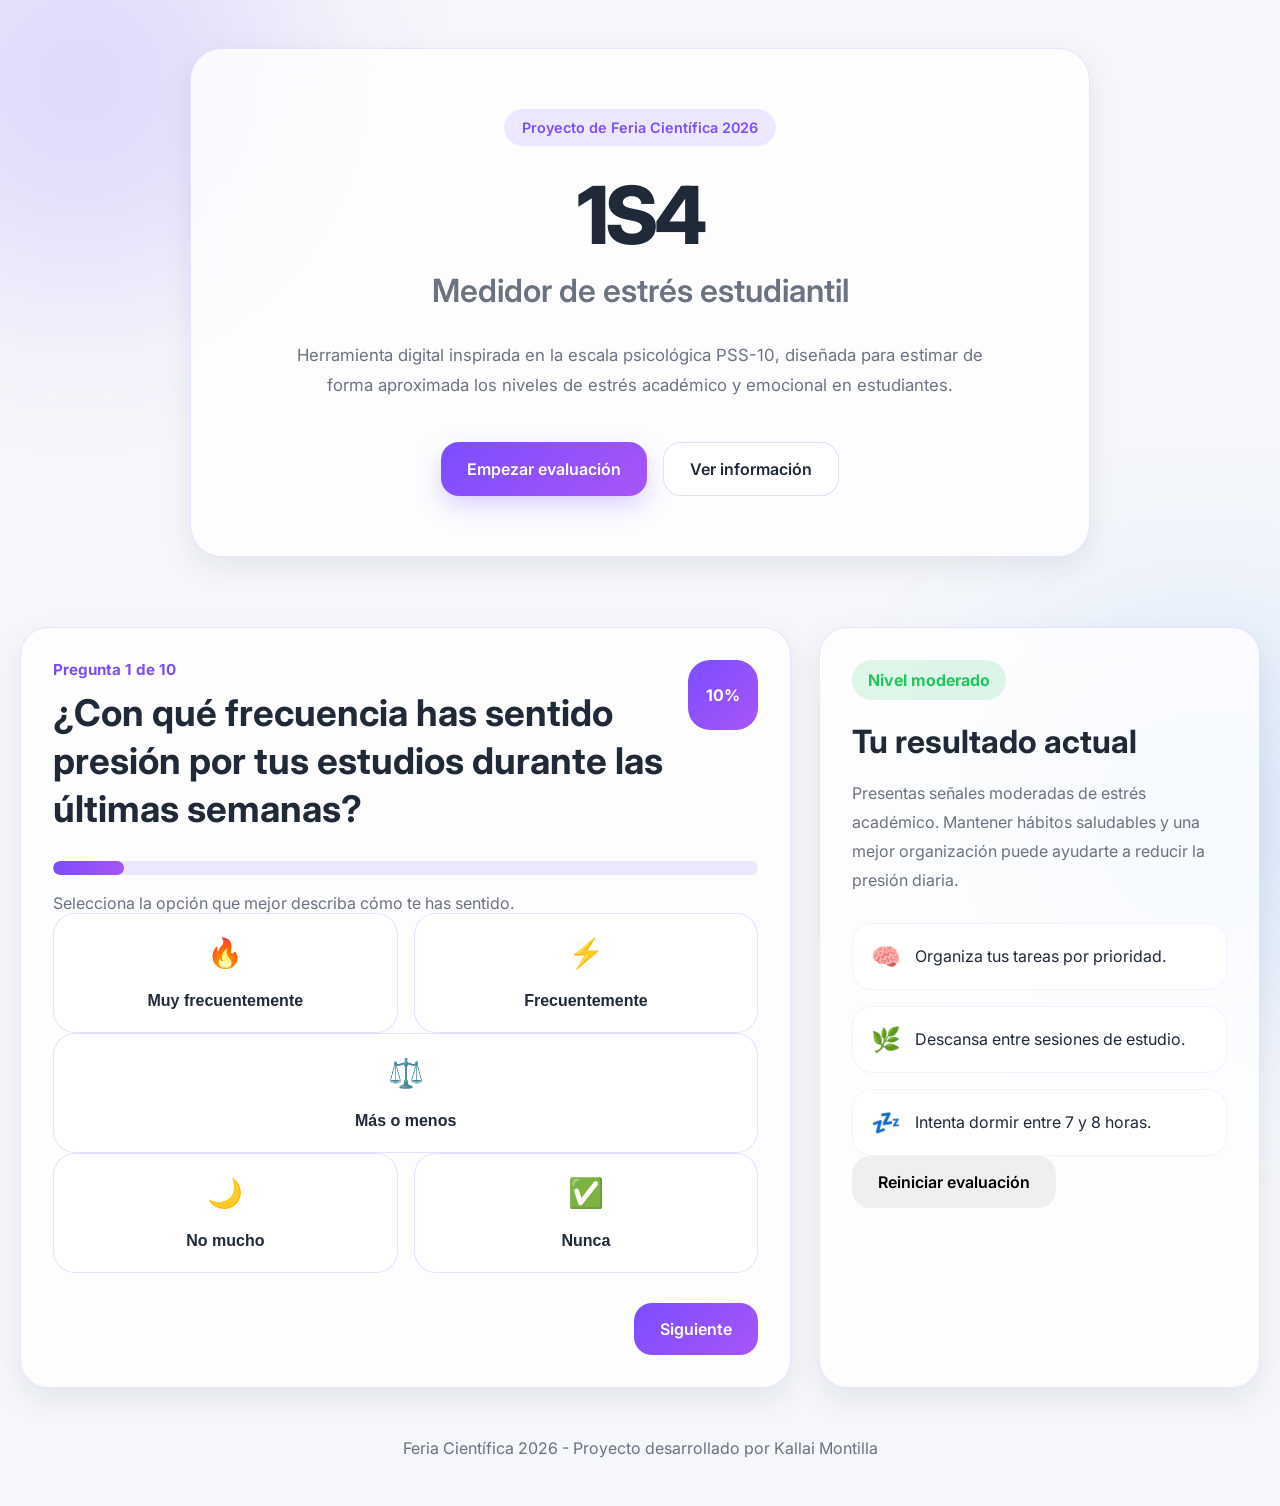
==== index.html @ 9a3ce50a "initial commit" ====
<!DOCTYPE html>
<html lang="es">

<head>
    <meta charset="UTF-8">
    <meta name="viewport" content="width=device-width, initial-scale=1.0">

    <title>1S4 | Medidor de estrés estudiantil</title>

    <link rel="preconnect" href="https://fonts.googleapis.com">
    <link rel="preconnect" href="https://fonts.gstatic.com" crossorigin>
    <link href="https://fonts.googleapis.com/css2?family=Inter:wght@400;500;600;700;800&display=swap" rel="stylesheet">

    <link rel="stylesheet" href="style.css">
</head>

<body>

    <div class="background-glow glow-1"></div>
    <div class="background-glow glow-2"></div>

    <header class="hero-header">
        <div class="hero-badge">
            Proyecto de Feria Científica 2026
        </div>

        <h1>
            1S4
        </h1>

        <h2>
            Medidor de estrés estudiantil
        </h2>

        <p class="hero-description">
            Herramienta digital inspirada en la escala psicológica PSS-10,
            diseñada para estimar de forma aproximada los niveles de estrés
            académico y emocional en estudiantes.
        </p>

        <div class="hero-buttons">
            <button id="primary-button">
                Empezar evaluación
            </button>

            <button id="secondary-button">
                Ver información
            </button>
        </div>
    </header>

    <main class="questions-layout">

        <section class="question-card">

            <div class="question-top">
                <div>
                    <p class="question-step">
                        Pregunta 1 de 10
                    </p>

                    <h3 class="question-title">
                        ¿Con qué frecuencia has sentido presión por tus estudios
                        durante las últimas semanas?
                    </h3>
                </div>

                <span class="question-indicator">
                    10%
                </span>
            </div>

            <div class="progress-bar">
                <div class="progress"></div>
            </div>

            <p class="question-subtitle">
                Selecciona la opción que mejor describa cómo te has sentido.
            </p>

            <div class="options-grid">

                <button class="option-card">
                    <span class="option-icon">🔥</span>

                    <span class="option-title">
                        Muy frecuentemente
                    </span>
                </button>

                <button class="option-card">
                    <span class="option-icon">⚡</span>

                    <span class="option-title">
                        Frecuentemente
                    </span>
                </button>

            </div>

            <div class="options-grid2">

                <button class="option-card">
                    <span class="option-icon">⚖️</span>

                    <span class="option-title">
                        Más o menos
                    </span>
                </button>

            </div>

            <div class="options-grid3">

                <button class="option-card">
                    <span class="option-icon">🌙</span>

                    <span class="option-title">
                        No mucho
                    </span>
                </button>

                <button class="option-card">
                    <span class="option-icon">✅</span>

                    <span class="option-title">
                        Nunca
                    </span>
                </button>

            </div>

            <div class="question-actions">
                <button id="continue-button">
                    Siguiente
                </button>
            </div>

        </section>

        <section class="result-card">

            <div class="result-badge moderate">
                Nivel moderado
            </div>

            <h2>
                Tu resultado actual
            </h2>

            <p class="result-description">
                Presentas señales moderadas de estrés académico.
                Mantener hábitos saludables y una mejor organización
                puede ayudarte a reducir la presión diaria.
            </p>

            <div class="tips-container">

                <div class="tip-card">
                    <span>🧠</span>
                    <p>Organiza tus tareas por prioridad.</p>
                </div>

                <div class="tip-card">
                    <span>🌿</span>
                    <p>Descansa entre sesiones de estudio.</p>
                </div>

                <div class="tip-card">
                    <span>💤</span>
                    <p>Intenta dormir entre 7 y 8 horas.</p>
                </div>

            </div>

            <button id="restart-button">
                Reiniciar evaluación
            </button>

        </section>

    </main>

    <footer>
        Feria Científica 2026 - Proyecto desarrollado por Kallai Montilla
    </footer>
    <script src="js/questions.js"></script>
    <script src="js/app.js"></script>
</body>
</html>
---- style.css ----
:root {
    --primary-color: #7C4DFF;
    --primary-light: #A78BFA;
    --background-color: #F5F7FB;
    --card-color: rgba(255, 255, 255, 0.78);
    --text-color: #1F2937;
    --secondary-text: #6B7280;
    --border-color: rgba(124, 77, 255, 0.15);
    --shadow-color: rgba(15, 23, 42, 0.08);
    --success-color: #22C55E;
}

* {
    margin: 0;
    padding: 0;
    box-sizing: border-box;
}

body {
    position: relative;

    min-height: 100vh;

    padding: 48px 20px;

    overflow-x: hidden;

    font-family: "Inter", sans-serif;

    background: var(--background-color);
    color: var(--text-color);
}

.background-glow {
    position: fixed;

    width: 400px;
    height: 400px;

    border-radius: 50%;

    filter: blur(100px);

    opacity: 0.18;

    z-index: -1;
}

.glow-1 {
    top: -120px;
    left: -120px;

    background: #7C4DFF;
}

.glow-2 {
    right: -120px;
    bottom: -120px;

    background: #60A5FA;
}

.hero-header {
    width: min(900px, 100%);

    margin: 0 auto 70px auto;

    padding: 60px 40px;

    text-align: center;

    border: 1px solid var(--border-color);
    border-radius: 32px;

    background: var(--card-color);

    backdrop-filter: blur(16px);

    box-shadow:
        0px 10px 30px var(--shadow-color);
}

.hero-badge {
    display: inline-flex;

    margin-bottom: 20px;
    padding: 10px 18px;

    border-radius: 999px;

    background: rgba(124, 77, 255, 0.12);

    color: var(--primary-color);

    font-size: 0.9rem;
    font-weight: 600;
}

.hero-header h1 {
    font-size: clamp(3.5rem, 10vw, 5rem);
    font-weight: 800;

    letter-spacing: -4px;
}

.hero-header h2 {
    margin-top: 8px;

    font-size: clamp(1.2rem, 3vw, 2rem);
    font-weight: 600;

    color: var(--secondary-text);
}

.hero-description {
    width: min(700px, 100%);

    margin: 30px auto 0 auto;

    color: var(--secondary-text);

    font-size: 1.05rem;
    line-height: 1.8;
}

.hero-buttons {
    display: flex;
    justify-content: center;
    gap: 16px;

    flex-wrap: wrap;

    margin-top: 42px;
}

#primary-button,
#secondary-button,
#continue-button,
#restart-button {
    padding: 16px 26px;

    border: none;
    border-radius: 18px;

    font-family: inherit;
    font-size: 1rem;
    font-weight: 600;

    cursor: pointer;

    transition:
        transform 0.2s ease,
        opacity 0.2s ease,
        background 0.2s ease;
}

#primary-button {
    text-decoration: none;

    color: white;

    background: linear-gradient(
        135deg,
        #7C4DFF,
        #A855F7
    );

    box-shadow: 0px 10px 24px rgba(124, 77, 255, 0.25);
}

#secondary-button {
    background: white;

    border: 1px solid rgba(124, 77, 255, 0.2);

    color: var(--text-color);
}

#primary-button:hover,
#secondary-button:hover,
.option-card:hover,
#continue-button:hover,
#restart-button:hover {
    transform: translateY(-4px);
}

.questions-layout {
    display: grid;
    grid-template-columns: 1.4fr 0.8fr;

    gap: 28px;

    width: min(1250px, 100%);

    margin: 0 auto;
}

.question-card,
.result-card {
    padding: 32px;

    border: 1px solid var(--border-color);
    border-radius: 28px;

    background: var(--card-color);

    backdrop-filter: blur(18px);

    box-shadow:
        0px 12px 30px var(--shadow-color);
}

.question-top {
    display: flex;
    justify-content: space-between;
    gap: 20px;
}

.question-step {
    margin-bottom: 10px;

    color: var(--primary-color);

    font-weight: 700;
    font-size: 0.95rem;
}

.question-title {
    font-size: clamp(1.5rem, 4vw, 2.3rem);
    line-height: 1.3;
}

.question-indicator {
    display: flex;
    justify-content: center;
    align-items: center;

    min-width: 70px;
    height: 70px;

    border-radius: 22px;

    background: linear-gradient(
        135deg,
        #7C4DFF,
        #A855F7
    );

    color: white;

    font-weight: 700;
}

.progress-bar {
    width: 100%;
    height: 14px;

    margin-top: 28px;

    overflow: hidden;

    border-radius: 999px;

    background: rgba(124, 77, 255, 0.12);
}

.progress {
    width: 10%;
    height: 100%;

    border-radius: inherit;

    background: linear-gradient(
        90deg,
        #7C4DFF,
        #A855F7
    );
}

.question-subtitle {
    margin-top: 18px;

    color: var(--secondary-text);
}

.options-grid {
    display: grid;
    grid-template-columns: 1fr 1fr;
    gap: 16px;
}

.options-grid2 {
    display: grid;
    grid-template-columns: 1fr;
}

.options-grid3 {
    display: grid;
    grid-template-columns: 1fr 1fr;
    gap: 16px;
}

.option-card {
    display: flex;
    flex-direction: column;

    align-items: center;
    justify-content: space-between;

    min-height: 120px;

    padding: 22px 18px;

    border-radius: 22px;

    background: white;

    border: 1.5px solid rgba(124, 77, 255, 0.18);

    cursor: pointer;

    transition:
        transform 0.2s ease,
        border 0.2s ease,
        box-shadow 0.2s ease;
}

.option-card.active {
    border: 2px solid #7C4DFF;

    box-shadow:
        0px 10px 22px rgba(124, 77, 255, 0.14);
}

.option-icon {
    font-size: 1.8rem;
}

.option-title {
    margin-top: auto;

    text-align: center;

    font-size: 1rem;
    font-weight: 600;

    color: var(--text-color);
}

.option-description {
    margin-top: 8px;

    color: var(--secondary-text);

    text-align: left;

    line-height: 1.5;
}

.question-actions {
    display: flex;
    justify-content: flex-end;

    margin-top: 30px;
}

#continue-button,
.restart-button {
    color: white;

    background: linear-gradient(
        135deg,
        #7C4DFF,
        #A855F7
    );
}

.result-badge {
    display: inline-flex;

    padding: 10px 16px;

    border-radius: 999px;

    font-weight: 700;
}

.moderate {
    background: rgba(34, 197, 94, 0.14);
    color: var(--success-color);
}

.result-card h2 {
    margin-top: 22px;

    font-size: 2rem;
}

.result-description {
    margin-top: 18px;

    color: var(--secondary-text);

    line-height: 1.8;
}

.tips-container {
    display: flex;
    flex-direction: column;
    gap: 16px;

    margin-top: 28px;
}

.tip-card {
    display: flex;
    align-items: center;
    gap: 14px;

    padding: 18px;

    border-radius: 20px;

    background: white;

    border: 1px solid rgba(124, 77, 255, 0.08);
}

.tip-card span {
    font-size: 1.5rem;
}

.restart-button {
    width: 100%;

    margin-top: 28px;
}

footer {
    margin-top: 50px;

    text-align: center;

    color: var(--secondary-text);
}

@media (max-width: 980px) {

    .questions-layout {
        grid-template-columns: 1fr;
    }

    .question-top {
        flex-direction: column;
    }

    .question-indicator {
        width: 100%;
    }

}

@media (max-width: 640px) {

    body {
        padding: 24px 14px;
    }

    .hero-header,
    .question-card,
    .result-card {
        padding: 24px;
    }

    .hero-buttons {
        flex-direction: column;
    }

    #primary-button,
    #secondary-button {
        width: 100%;
    }

}
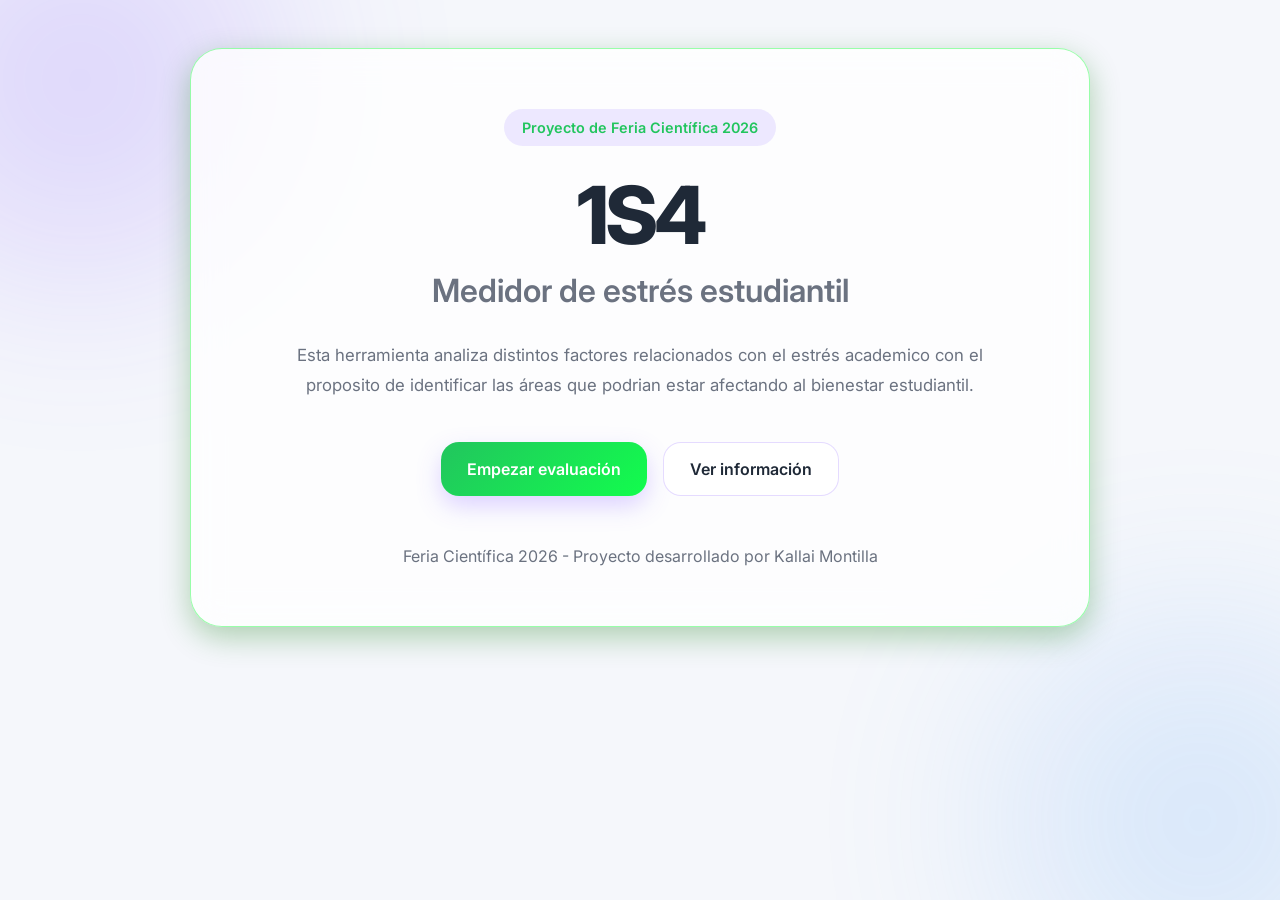
==== commit a8e56cde: "Cambie el color principal a verde. Mejor ruido visual y mas comodo para el significado del proyecto." ====
--- a/index.html
+++ b/index.html
@@ -19,7 +19,7 @@
     <div class="background-glow glow-1"></div>
     <div class="background-glow glow-2"></div>
 
-    <header class="hero-header">
+    <header class="hero-header" id="initial-screen">
         <div class="hero-badge">
             Proyecto de Feria Científica 2026
         </div>
@@ -33,10 +33,8 @@
         </h2>
 
         <p class="hero-description">
-            Herramienta digital inspirada en la escala psicológica PSS-10,
-            diseñada para estimar de forma aproximada los niveles de estrés
-            académico y emocional en estudiantes.
-        </p>
+            Esta herramienta analiza distintos factores relacionados con el estrés academico 
+            con el proposito de identificar las áreas que podrian estar afectando al bienestar estudiantil.
 
         <div class="hero-buttons">
             <button id="primary-button">
@@ -47,11 +45,16 @@
                 Ver información
             </button>
         </div>
+        
+    <footer>
+        Feria Científica 2026 - Proyecto desarrollado por Kallai Montilla
+    </footer>
+
     </header>
 
     <main class="questions-layout">
 
-        <section class="question-card">
+        <section class="question-card hidden" id="test-screen">
 
             <div class="question-top">
                 <div>
@@ -138,7 +141,7 @@
 
         </section>
 
-        <section class="result-card">
+        <section class="result-card hidden">
 
             <div class="result-badge moderate">
                 Nivel moderado
@@ -181,9 +184,6 @@
 
     </main>
 
-    <footer>
-        Feria Científica 2026 - Proyecto desarrollado por Kallai Montilla
-    </footer>
     <script src="js/questions.js"></script>
     <script src="js/app.js"></script>
 </body>
--- a/style.css
+++ b/style.css
@@ -1,13 +1,13 @@
 
 :root {
-    --primary-color: #7C4DFF;
-    --primary-light: #A78BFA;
+    --primary-color: #22C55E;
+    --primary-light: #49e482;
     --background-color: #F5F7FB;
     --card-color: rgba(255, 255, 255, 0.78);
     --text-color: #1F2937;
     --secondary-text: #6B7280;
-    --border-color: rgba(124, 77, 255, 0.15);
-    --shadow-color: rgba(15, 23, 42, 0.08);
+    --border-color: rgba(0, 255, 42, 0.40);
+    --shadow-color: rgba(8, 116, 8, 0.3);
     --success-color: #22C55E;
 }
 
@@ -47,6 +47,9 @@
     z-index: -1;
 }
 
+.hidden {
+    display: none;
+}
 .glow-1 {
     top: -120px;
     left: -120px;
@@ -162,8 +165,8 @@
 
     background: linear-gradient(
         135deg,
-        #7C4DFF,
-        #A855F7
+        #22C55E,
+        #12fd4d
     );
 
     box-shadow: 0px 10px 24px rgba(124, 77, 255, 0.25);
@@ -179,7 +182,10 @@
 
 #primary-button:hover,
 #secondary-button:hover,
-.option-card:hover,
+.option-card:hover {
+    border: 2.2px solid var(--border-color);
+    transform: translateY(-4px);
+}
 #continue-button:hover,
 #restart-button:hover {
     transform: translateY(-4px);
@@ -243,8 +249,8 @@
 
     background: linear-gradient(
         135deg,
-        #7C4DFF,
-        #A855F7
+        #22C55E,
+        #12fd4d
     );
 
     color: white;
@@ -273,8 +279,8 @@
 
     background: linear-gradient(
         90deg,
-        #7C4DFF,
-        #A855F7
+        #22C55E,
+        #1bc746
     );
 }
 
@@ -371,8 +377,8 @@
 
     background: linear-gradient(
         135deg,
-        #7C4DFF,
-        #A855F7
+        #22C55E,
+        #12fd4d
     );
 }
 
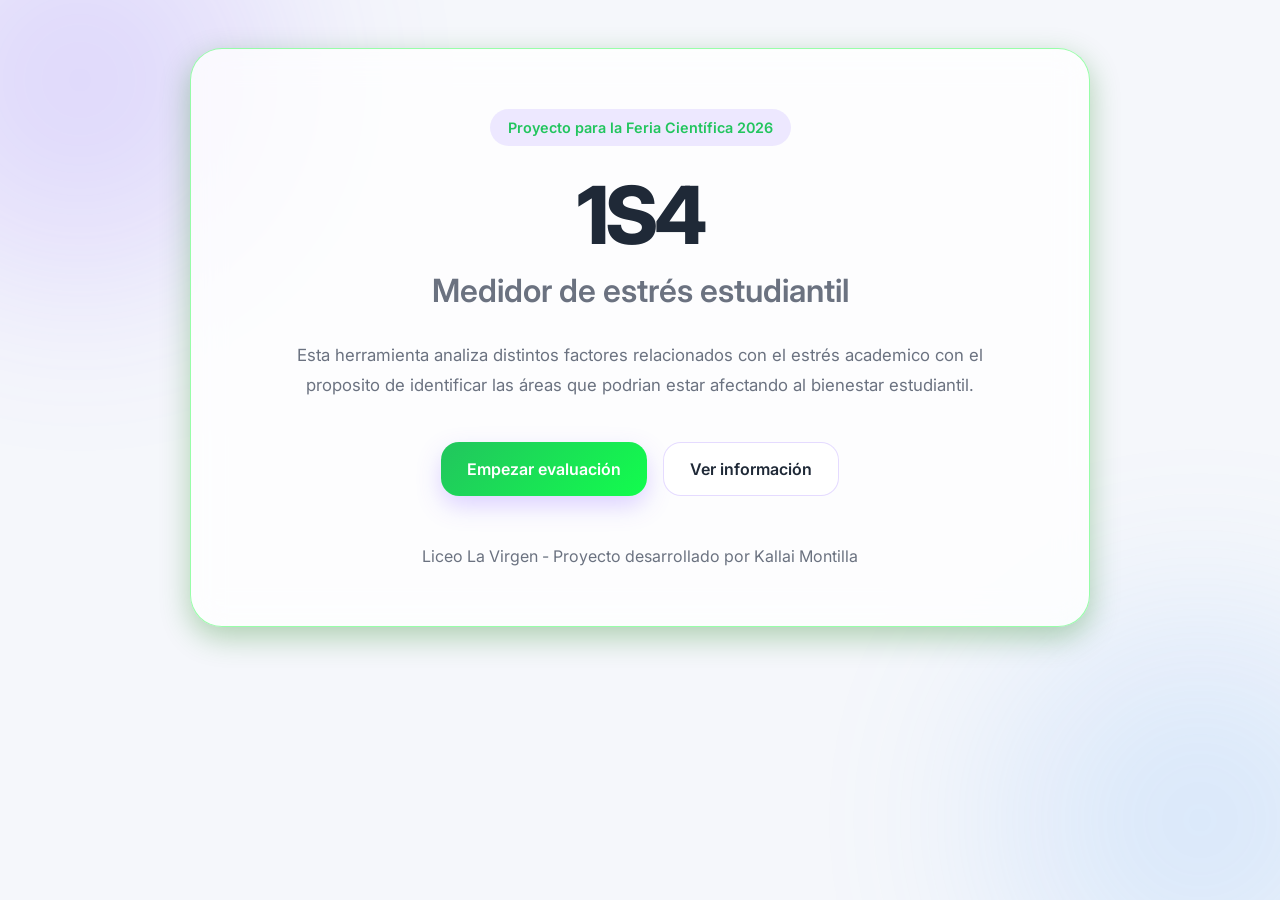
==== commit d8077c57: "Funciones claves añadidas. Todo el sistema principal  listo a excepcion de unos bugs en apps.js" ====
--- a/index.html
+++ b/index.html
@@ -21,7 +21,7 @@
 
     <header class="hero-header" id="initial-screen">
         <div class="hero-badge">
-            Proyecto de Feria Científica 2026
+            Proyecto para la Feria Científica 2026
         </div>
 
         <h1>
@@ -33,7 +33,7 @@
         </h2>
 
         <p class="hero-description">
-            Esta herramienta analiza distintos factores relacionados con el estrés academico 
+            Esta herramienta analiza distintos factores relacionados con el estrés academico
             con el proposito de identificar las áreas que podrian estar afectando al bienestar estudiantil.
 
         <div class="hero-buttons">
@@ -45,36 +45,76 @@
                 Ver información
             </button>
         </div>
-        
-    <footer>
-        Feria Científica 2026 - Proyecto desarrollado por Kallai Montilla
-    </footer>
+
+        <footer>
+            Liceo La Virgen - Proyecto desarrollado por Kallai Montilla
+        </footer>
 
     </header>
 
     <main class="questions-layout">
-
+        <section class="student-info hidden" id="student-info">
+
+            <div class="student-card">
+
+                <h2>Información del estudiante</h2>
+
+                <p>
+                    Antes de comenzar, necesitamos algunos datos básicos.
+                </p>
+
+                <label>Sección</label>
+
+                <select id="student-grade">
+                    <option value="">Selecciona una opción</option>
+                    <option>Séptimo</option>
+                    <option>Octavo</option>
+                    <option>Noveno</option>
+                    <option>Décimo</option>
+                    <option>Undécimo</option>
+                </select>
+
+                <label>Edad</label>
+
+                <select id="student-age">
+                    <option value="">Selecciona una edad</option>
+                    <option>12</option>
+                    <option>13</option>
+                    <option>14</option>
+                    <option>15</option>
+                    <option>16</option>
+                    <option>17</option>
+                    <option>18</option>
+                </select>
+
+                <button disabled id="start-test">
+                    Empezar evaluación
+                </button>
+
+            </div>
+
+        </section>
         <section class="question-card hidden" id="test-screen">
 
             <div class="question-top">
                 <div>
-                    <p class="question-step">
+                    <p class="question-step" id="question-step">
                         Pregunta 1 de 10
                     </p>
 
-                    <h3 class="question-title">
+                    <h3 class="question-title" id="question-title">
                         ¿Con qué frecuencia has sentido presión por tus estudios
                         durante las últimas semanas?
                     </h3>
                 </div>
 
-                <span class="question-indicator">
-                    10%
+                <span class="question-indicator" id="question-indicator">
+                    0%
                 </span>
             </div>
 
             <div class="progress-bar">
-                <div class="progress"></div>
+                <div class="progress" id="progress"></div>
             </div>
 
             <p class="question-subtitle">
@@ -83,7 +123,7 @@
 
             <div class="options-grid">
 
-                <button class="option-card">
+                <button class="option-card" data-value="4">
                     <span class="option-icon">🔥</span>
 
                     <span class="option-title">
@@ -91,7 +131,7 @@
                     </span>
                 </button>
 
-                <button class="option-card">
+                <button class="option-card" data-value="3">
                     <span class="option-icon">⚡</span>
 
                     <span class="option-title">
@@ -103,11 +143,11 @@
 
             <div class="options-grid2">
 
-                <button class="option-card">
+                <button class="option-card" data-value="2">
                     <span class="option-icon">⚖️</span>
 
                     <span class="option-title">
-                        Más o menos
+                        Más o menos/A veces
                     </span>
                 </button>
 
@@ -115,15 +155,15 @@
 
             <div class="options-grid3">
 
-                <button class="option-card">
+                <button class="option-card" data-value="1">
                     <span class="option-icon">🌙</span>
 
                     <span class="option-title">
-                        No mucho
-                    </span>
-                </button>
-
-                <button class="option-card">
+                        Casi nunca
+                    </span>
+                </button>
+
+                <button class="option-card" data-value="0">
                     <span class="option-icon">✅</span>
 
                     <span class="option-title">
@@ -141,41 +181,81 @@
 
         </section>
 
-        <section class="result-card hidden">
-
-            <div class="result-badge moderate">
-                Nivel moderado
+        <section class="result-card hidden" id="result-card">
+
+            <div class="result-badge moderate" id="result-badge">
+                Riesgo moderado
             </div>
 
             <h2>
-                Tu resultado actual
+                Tu resultado
             </h2>
 
             <p class="result-description">
-                Presentas señales moderadas de estrés académico.
-                Mantener hábitos saludables y una mejor organización
-                puede ayudarte a reducir la presión diaria.
+                Tu evaluación muestra algunos factores que podrían contribuir
+                al estrés académico. La categoría con mayor impacto fue
+                <strong class="main-factor" id="main-factor">
+                    Carga academica
+                </strong>.
             </p>
 
-            <div class="tips-container">
+            <div class="factors-container">
+
+                <div class="factor-card">
+                    <span>Sueño</span>
+                    <div class="progress-bar">
+                        <div class="progress-fill" id="sleep-fill"></div>
+                    </div>
+                </div>
+
+                <div class="factor-card">
+                    <span>Organización</span>
+                    <div class="progress-bar">
+                        <div class="progress-fill" id="organization-fill"></div>
+                    </div>
+                </div>
+
+                <div class="factor-card">
+                    <span>Carga academica</span>
+                    <div class="progress-bar">
+                        <div class="progress-fill" id="academic-load-fill"></div>
+                    </div>
+                </div>
+
+                <div class="factor-card">
+                    <span>Presión academica</span>
+                    <div class="progress-bar">
+                        <div class="progress-fill" id="academic-pressure-fill"></div>
+                    </div>
+                </div>
+
+                <div class="factor-card">
+                    <span>Bienstar</span>
+                    <div class="progress-bar">
+                        <div class="progress-fill" id="wellbeing-fill"></div>
+                    </div>
+                </div>
+
+            </div>
+            <br>
+
+            <div class="tips-container" id="tips-container">
 
                 <div class="tip-card">
-                    <span>🧠</span>
-                    <p>Organiza tus tareas por prioridad.</p>
+                    <p>Divide proyectos grandes en tareas pequeñas.</p>
                 </div>
 
                 <div class="tip-card">
-                    <span>🌿</span>
-                    <p>Descansa entre sesiones de estudio.</p>
+                    <p>Utiliza una agenda para planificar tu semana.</p>
                 </div>
 
                 <div class="tip-card">
-                    <span>💤</span>
-                    <p>Intenta dormir entre 7 y 8 horas.</p>
-                </div>
-
-            </div>
-
+                    <p>Realiza pausas cortas durante sesiones largas de estudio.</p>
+                </div>
+
+            </div>
+
+            <br>
             <button id="restart-button">
                 Reiniciar evaluación
             </button>
@@ -185,6 +265,7 @@
     </main>
 
     <script src="js/questions.js"></script>
-    <script src="js/app.js"></script>
+    <script type="module" src="js/app.js"></script>
 </body>
+
 </html>
--- a/style.css
+++ b/style.css
@@ -50,6 +50,12 @@
 .hidden {
     display: none;
 }
+
+.selected {
+    border: 2.3px solid var(--primary-light) !important;
+    background-color: rgba(160, 245, 153, 0.25) !important;
+}
+
 .glow-1 {
     top: -120px;
     left: -120px;
@@ -182,6 +188,9 @@
 
 #primary-button:hover,
 #secondary-button:hover,
+#start-test:hover {
+     transform: translateY(-4px);
+}
 .option-card:hover {
     border: 2.2px solid var(--border-color);
     transform: translateY(-4px);
@@ -202,9 +211,87 @@
     margin: 0 auto;
 }
 
+.student-card {
+    width: min(500px, 90vw);
+
+    margin: 0 auto;
+
+    padding: 32px;
+
+    background: white;
+
+    border-radius: 24px;
+
+    border: 1px solid rgba(124, 77, 255, 0.15);
+
+    box-shadow: 0 10px 30px rgba(0,0,0,0.08);
+}
+
+.student-card h2 {
+    text-align: center;
+    margin-bottom: 10px;
+}
+
+.student-card p {
+    text-align: center;
+    color: var(--secondary-color);
+
+    margin-bottom: 25px;
+}
+
+.student-card label {
+    display: block;
+
+    margin-top: 16px;
+    margin-bottom: 8px;
+
+    font-weight: 600;
+}
+
+.student-card select {
+    width: 100%;
+
+    padding: 12px;
+
+    border-radius: 12px;
+
+    border: 1px solid #d1d5db;
+
+    font-size: 1rem;
+}
+
+#start-test {
+    width: 100%;
+
+    margin-top: 24px;
+
+    padding: 14px;
+
+    border: none;
+
+    border-radius: 12px;
+
+    background: linear-gradient(
+        135deg,
+        #5f5f5f,
+        #969696
+    );
+
+    color: white;
+
+    box-shadow: 0px 10px 24px rgba(124, 77, 255, 0.25);
+
+    font-weight: 600;
+
+    cursor: pointer;
+
+    background: 0.2s ease;
+}
 .question-card,
 .result-card {
     padding: 32px;
+
+    margin: 0 auto;
 
     border: 1px solid var(--border-color);
     border-radius: 28px;
@@ -272,7 +359,7 @@
 }
 
 .progress {
-    width: 10%;
+    width: 0%;
     height: 100%;
 
     border-radius: inherit;
@@ -377,8 +464,8 @@
 
     background: linear-gradient(
         135deg,
-        #22C55E,
-        #12fd4d
+        #5f5f5f,
+         #969696
     );
 }
 
@@ -430,13 +517,38 @@
 
     background: white;
 
-    border: 1px solid rgba(124, 77, 255, 0.08);
+    border: 1.6px solid var(--primary-color);
 }
 
 .tip-card span {
     font-size: 1.5rem;
 }
 
+.factors-container {
+    display: flex;
+    flex-direction: column;
+    gap: 1rem;
+}
+
+.factor-card {
+    display: flex;
+    flex-direction: column;
+    gap: .5rem;
+}
+
+.progress-bar {
+    width: 100%;
+    height: 10px;
+    border-radius: 999px;
+    background: #e5e7eb;
+    overflow: hidden;
+}
+
+.progress-fill {
+    height: 100%;
+    border-radius: 999px;
+    background: var(--primary-light);
+}
 .restart-button {
     width: 100%;
 
